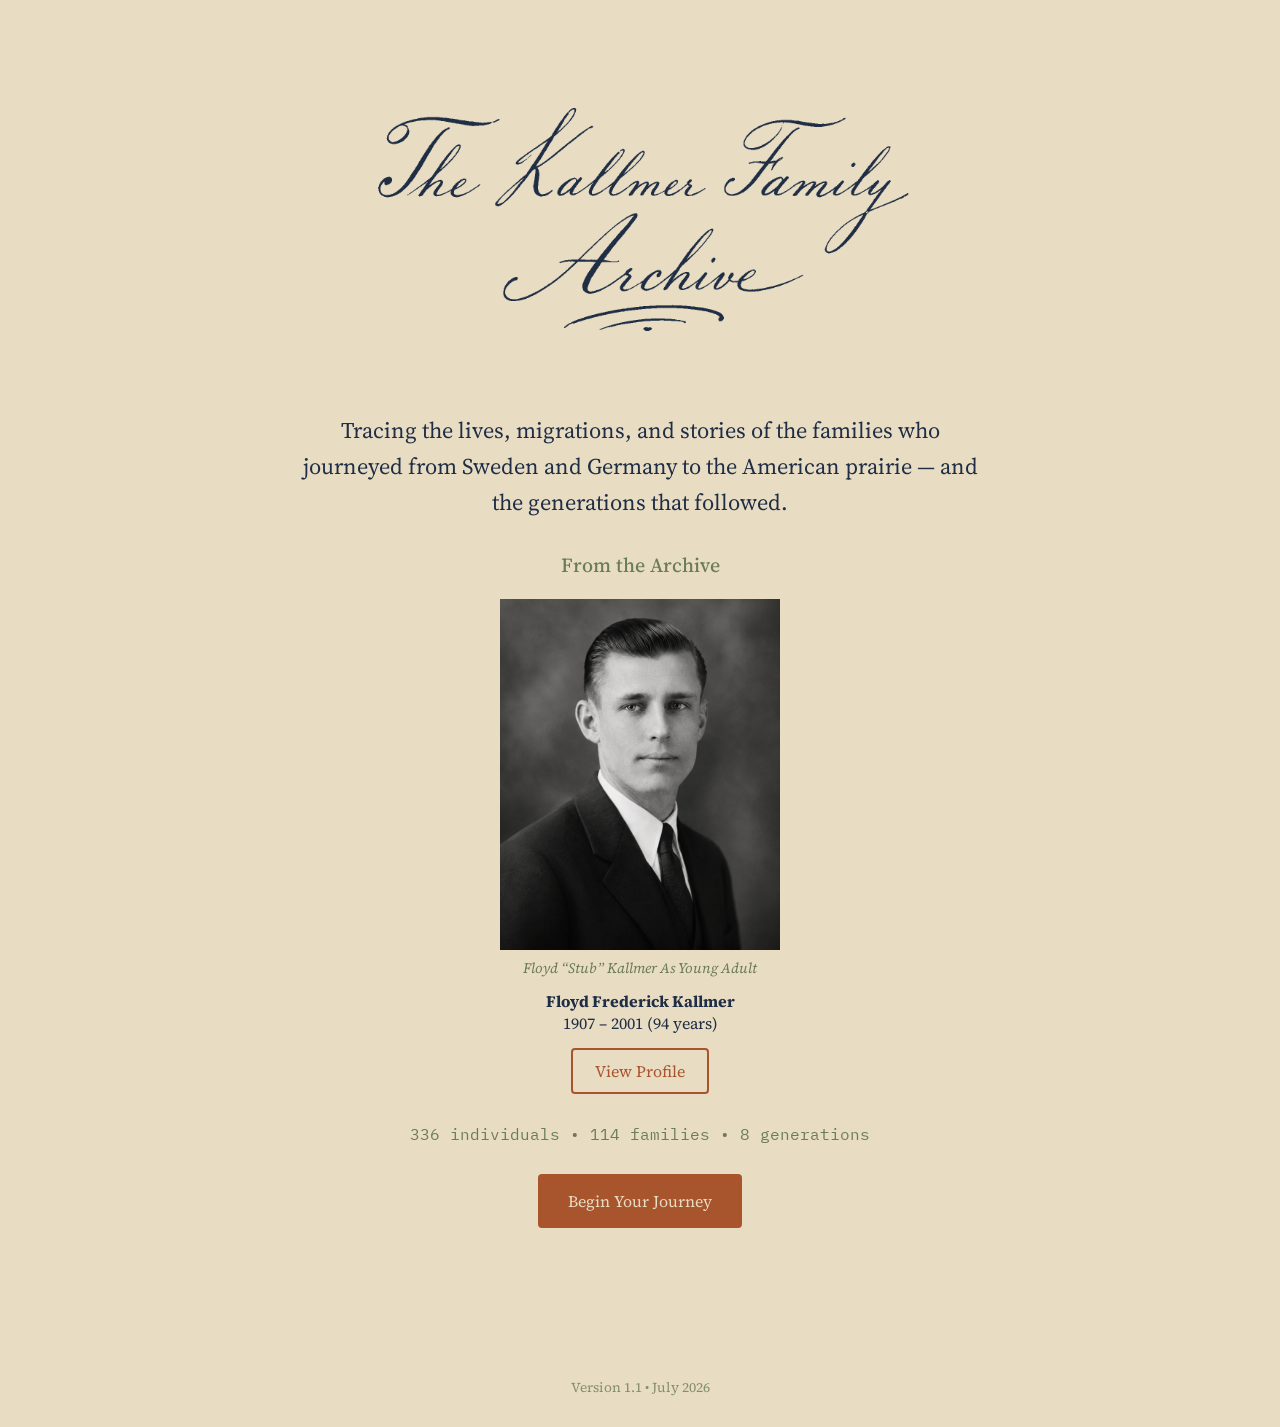
==== index.html @ d74c3e5f "Strengthen homepage action hierarchy" ====
<!DOCTYPE html>
<html lang="en">

<head>
    <meta charset="UTF-8">
    <meta name="viewport" content="width=device-width, initial-scale=1.0">
    <title>The Kallmer Family Archive</title>

    <link rel="preconnect" href="https://fonts.googleapis.com">
    <link rel="preconnect" href="https://fonts.gstatic.com" crossorigin>

    <link
        href="https://fonts.googleapis.com/css2?family=Fraunces:wght@400;600&family=IBM+Plex+Mono:wght@400&family=Source+Serif+4:wght@400;500&display=swap"
        rel="stylesheet">

    <style>
        :root {
            --ledger-ink: #1F2E45;
            --prairie-wheat: #E8DCC3;
            --homestead-clay: #A8552E;
            --prairie-sage: #6B7C5A;
            --brass: #B08D3F;
        }

        body {
            margin: 0;
            background: var(--prairie-wheat);
            color: var(--ledger-ink);
            font-family: "Source Serif 4", serif;
        }

        .hero {
            max-width: 900px;
            margin: 0 auto;
            padding: 30px 30px 70px;
            text-align: center;
        }

        h1 {
            font-family: "Fraunces", serif;
            font-size: 4rem;
            margin-bottom: 20px;
        }

        .tagline {
            font-size: 1.4rem;
            line-height: 1.6;
            max-width: 700px;
            margin: 0 auto 30px auto;
        }

        .stats {
            font-family: "IBM Plex Mono", monospace;
            margin-top: 15px;
            margin-bottom: 30px;
            color: var(--prairie-sage);
        }

        .button {
            display: inline-block;
            text-decoration: none;
            padding: 14px 28px;
            border: 2px solid var(--homestead-clay);
            background: var(--homestead-clay);
            color: var(--prairie-wheat);
            border-radius: 4px;
            transition: 0.2s;
        }

        .button:hover {
            background: transparent;
            color: var(--homestead-clay);
        }

        .featured-profile-button {
            display: inline-block;
            margin-top: 14px;
            padding: 10px 22px;
            border: 2px solid var(--homestead-clay);
            color: var(--homestead-clay);
            text-decoration: none;
            border-radius: 4px;
            transition: 0.2s;
        }

        .featured-profile-button:hover {
            background: var(--homestead-clay);
            color: white;
        }

        footer {
            margin-top: 100px;
            text-align: center;
            color: var(--prairie-sage);
            font-size: 0.9rem;
        }

        .archive-logo {
            max-width: 560px;
            width: 100%;
            margin: 0 auto 5px;
        }

        .featured-person-image {
            max-width: 280px;
            margin: 20px auto 12px;
        }

        .featured-person-image img {
            width: 100%;
            height: auto;
            display: block;
        }

        .featured-person {
            margin-bottom: 30px;
        }

        .featured-person h2 {
            font-size: 1.25rem;
            font-weight: 500;
            margin-bottom: 18px;
            color: var(--prairie-sage);
        }

        .featured-person-caption {
            margin-top: 8px;
            font-size: 0.9rem;
            font-style: italic;
            color: var(--prairie-sage);
        }

        @media (max-width: 700px) {
            .archive-logo {
                max-width: 95%;
            }
        }

        .site-footer {
            margin-top: 80px;
            margin-bottom: 30px;
            text-align: center;
            color: var(--prairie-sage);
            font-size: 0.85rem;
            opacity: 0.8;
        }
    </style>
</head>

<body>

    <div class="hero">

        <img src="images/kallmer-archive-logo.png" alt="The Kallmer Family Archive" class="archive-logo">

        <p class="tagline">
            Tracing the lives, migrations, and stories of the families who journeyed from Sweden and Germany to the
            American prairie — and the generations that followed.
        </p>

        <section class="featured-person" id="featured-person">
            <h2>From the Archive</h2>
            <div id="featured-person-image"></div>
            <div id="featured-person-content">
                Loading featured person...
            </div>
        </section>

        <div class="stats" id="archive-stats">
            Loading archive stats...
        </div>

        <a href="tree.html" class="button">
            Begin Your Journey
        </a>

    </div>

    <footer class="site-footer">
        Version 1.1 • July 2026
    </footer>



    <script src="js/archive-dates.js"></script>

    <script>
        const featuredPersonId = "I0013";

        fetch("public-data/family.json?v=" + Date.now())
            .then(response => response.json())
            .then(data => {
                const peopleCount = data.people.length;
                const familyCount = data.families.length;

                document.getElementById("archive-stats").textContent =
                    `${peopleCount} individuals • ${familyCount} families • 8 generations`;

                const featuredPerson = data.people.find(
                    person => person.id === featuredPersonId
                );

                if (featuredPerson) {
                    const archiveDates = new ArchiveDates();

                    const birthYear = archiveDates.extractYear(featuredPerson.birth);
                    const deathYear = archiveDates.extractYear(featuredPerson.death);

                    const age =
                        birthYear !== null && deathYear !== null
                            ? deathYear - birthYear
                            : null;

                    document.getElementById("featured-person-content").innerHTML =
                        `<strong>${featuredPerson.name}</strong><br>
                         ${birthYear}${deathYear ? " – " + deathYear : ""}${age ? " (" + age + " years)" : ""}<br>
                         <a class="featured-profile-button" href="tree.html?person=${featuredPerson.id}">View Profile</a>`;

                    fetch("photos/index.json?v=" + Date.now())
                        .then(response => response.json())
                        .then(photoFolders => {
                            const folder = photoFolders[featuredPerson.id];

                            if (!folder) {
                                return;
                            }

                            return fetch(`photos/${folder}/index.json?v=${Date.now()}`)
                                .then(response => response.json())
                                .then(photos => {
                                    const portrait =
                                        photos.find(photo => photo.file === "portrait.png") ||
                                        photos[0];

                                    if (!portrait) {
                                        return;
                                    }

                                    document.getElementById("featured-person-image").innerHTML =
                                        `<div class="featured-person-image">
                                             <img src="photos/${folder}/${portrait.file}"
                                                  alt="${portrait.alt || featuredPerson.name}">
                                             ${portrait.caption ? `<div class="featured-person-caption">${portrait.caption}</div>` : ""}
                                         </div>`;
                                });
                        })
                        .catch(() => {});
                }
            })
            .catch(() => {
                document.getElementById("archive-stats").textContent =
                    "Family archive in progress";
            });
    </script>

</body>

</html>
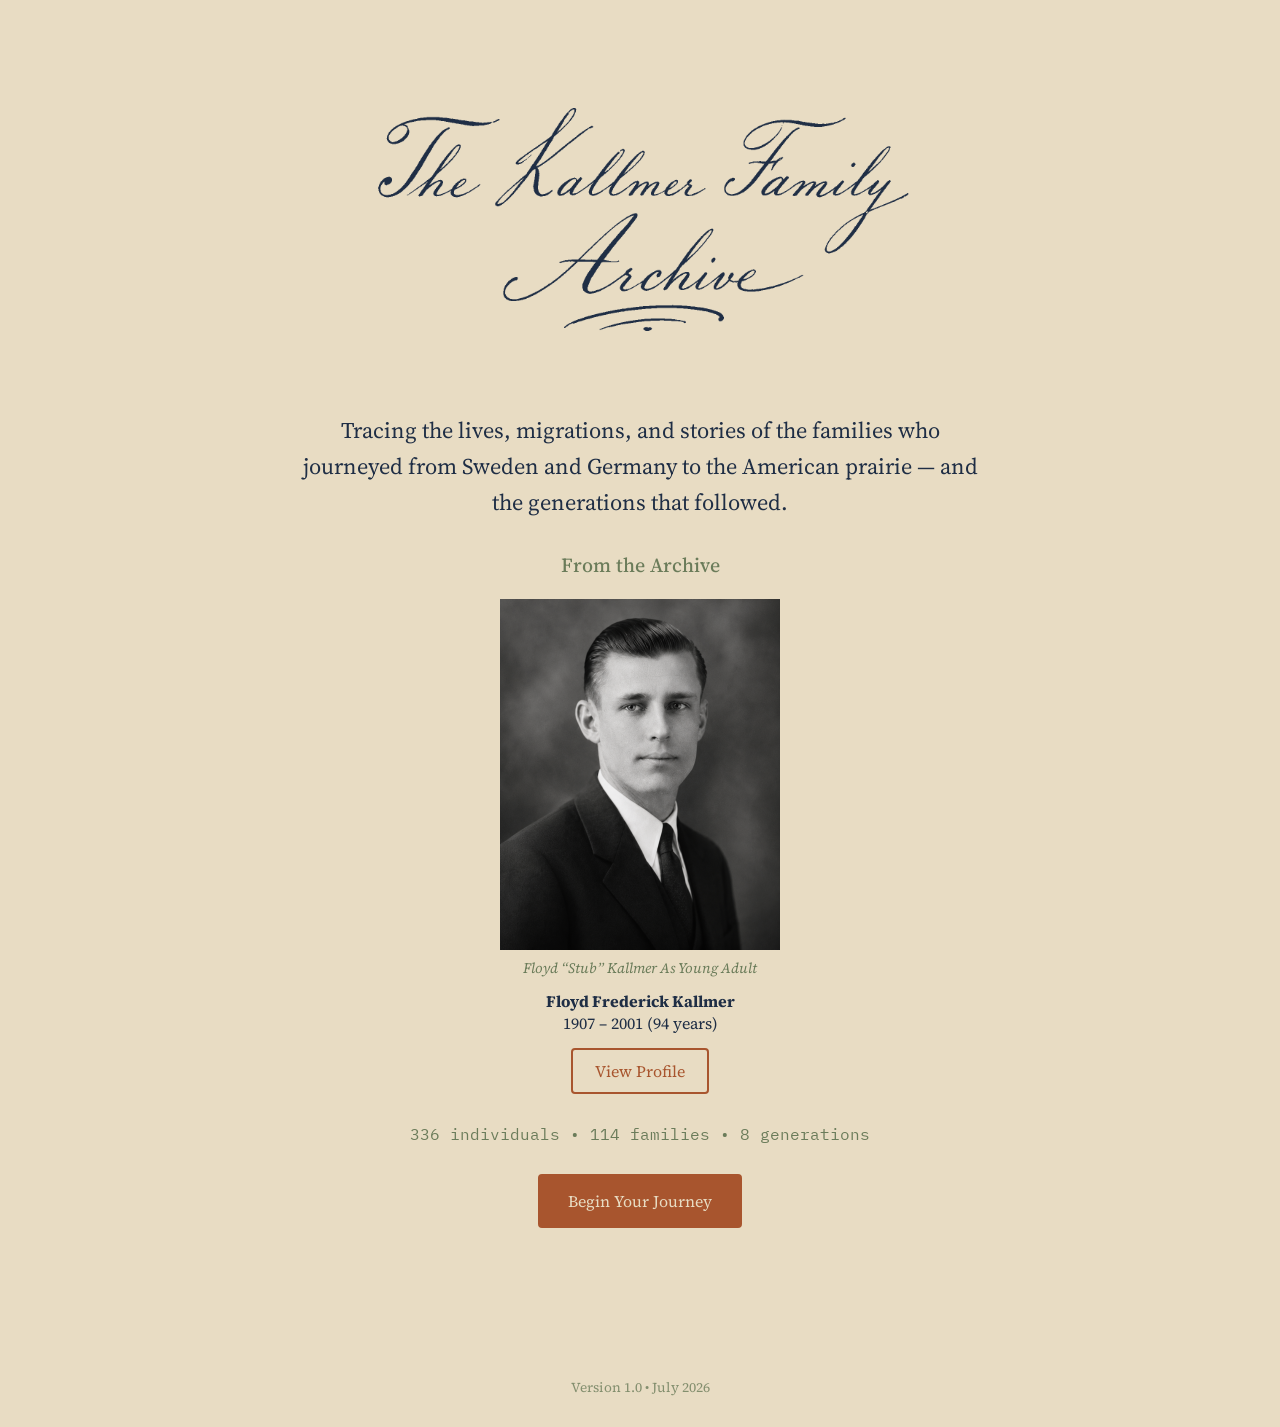
==== commit 83ae1dcc: "Prepare Version 1.0 release" ====
--- a/index.html
+++ b/index.html
@@ -5,6 +5,39 @@
     <meta charset="UTF-8">
     <meta name="viewport" content="width=device-width, initial-scale=1.0">
     <title>The Kallmer Family Archive</title>
+
+    <meta
+        name="description"
+        content="Explore the people, relationships, migrations, photographs, and stories preserved in the Kallmer Family Archive."
+    >
+
+    <meta property="og:title" content="The Kallmer Family Archive">
+    <meta
+        property="og:description"
+        content="Explore the people, relationships, migrations, photographs, and stories preserved in the Kallmer Family Archive."
+    >
+    <meta property="og:type" content="website">
+    <meta property="og:url" content="https://ticotexas.github.io/kallmer-family-tree/">
+    <meta property="og:image" content="https://ticotexas.github.io/kallmer-family-tree/images/kallmer-archive-logo.png">
+    <meta
+        property="og:image:alt"
+        content="The Kallmer Family Archive"
+    >
+
+    <meta name="twitter:card" content="summary_large_image">
+    <meta name="twitter:title" content="The Kallmer Family Archive">
+    <meta
+        name="twitter:description"
+        content="Explore the people, relationships, migrations, photographs, and stories preserved in the Kallmer Family Archive."
+    >
+    <meta name="twitter:image" content="https://ticotexas.github.io/kallmer-family-tree/images/kallmer-archive-logo.png">
+    <meta
+        name="twitter:image:alt"
+        content="The Kallmer Family Archive"
+    >
+
+    <link rel="icon" href="favicon.ico" sizes="any">
+    <link rel="icon" type="image/png" href="favicon.png">
 
     <link rel="preconnect" href="https://fonts.googleapis.com">
     <link rel="preconnect" href="https://fonts.gstatic.com" crossorigin>
@@ -34,6 +67,18 @@
             margin: 0 auto;
             padding: 30px 30px 70px;
             text-align: center;
+        }
+
+        .visually-hidden {
+            position: absolute;
+            width: 1px;
+            height: 1px;
+            padding: 0;
+            margin: -1px;
+            overflow: hidden;
+            clip: rect(0, 0, 0, 0);
+            white-space: nowrap;
+            border: 0;
         }
 
         h1 {
@@ -149,7 +194,9 @@
 
 <body>
 
-    <div class="hero">
+    <main class="hero">
+
+        <h1 class="visually-hidden">The Kallmer Family Archive</h1>
 
         <img src="images/kallmer-archive-logo.png" alt="The Kallmer Family Archive" class="archive-logo">
 
@@ -174,10 +221,10 @@
             Begin Your Journey
         </a>
 
-    </div>
+    </main>
 
     <footer class="site-footer">
-        Version 1.1 • July 2026
+        Version 1.0 • July 2026
     </footer>
 
 
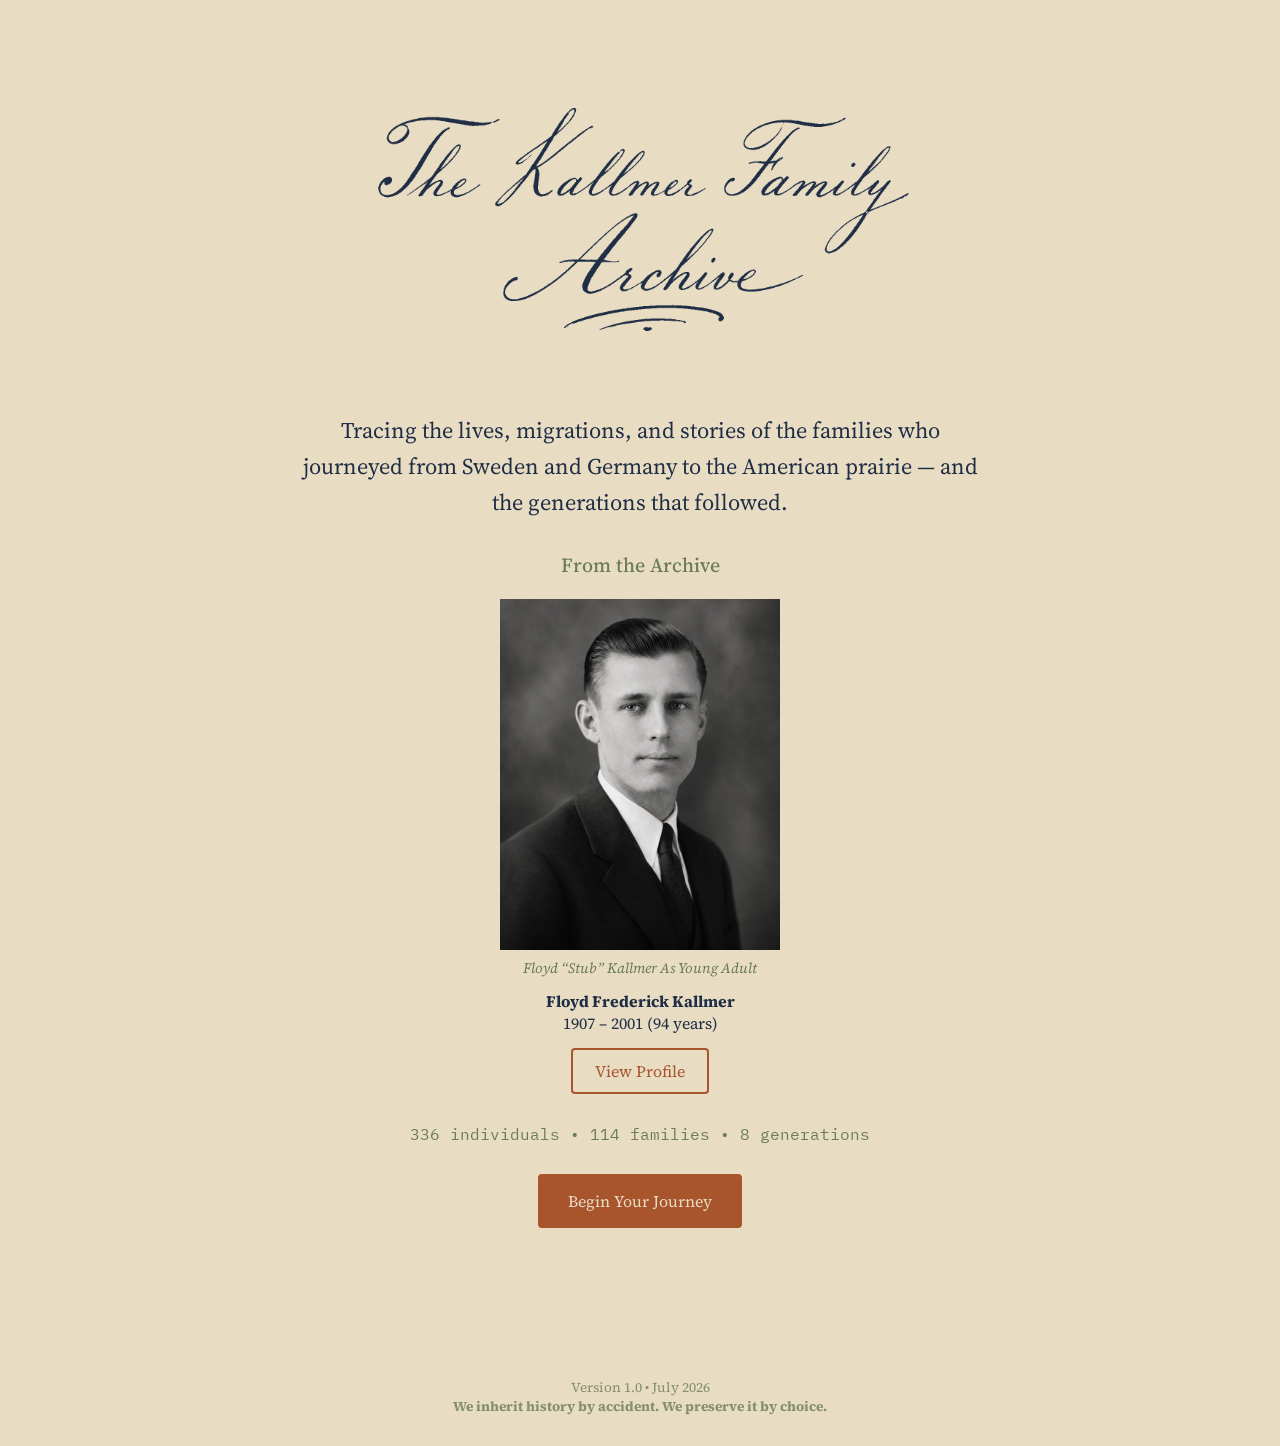
==== commit 164bc8b0: "Add archival motto to site footer" ====
--- a/index.html
+++ b/index.html
@@ -224,7 +224,8 @@
     </main>
 
     <footer class="site-footer">
-        Version 1.0 • July 2026
+        <div>Version 1.0 • July 2026</div>
+        <div><strong>We inherit history by accident. We preserve it by choice.</strong></div>
     </footer>
 
 
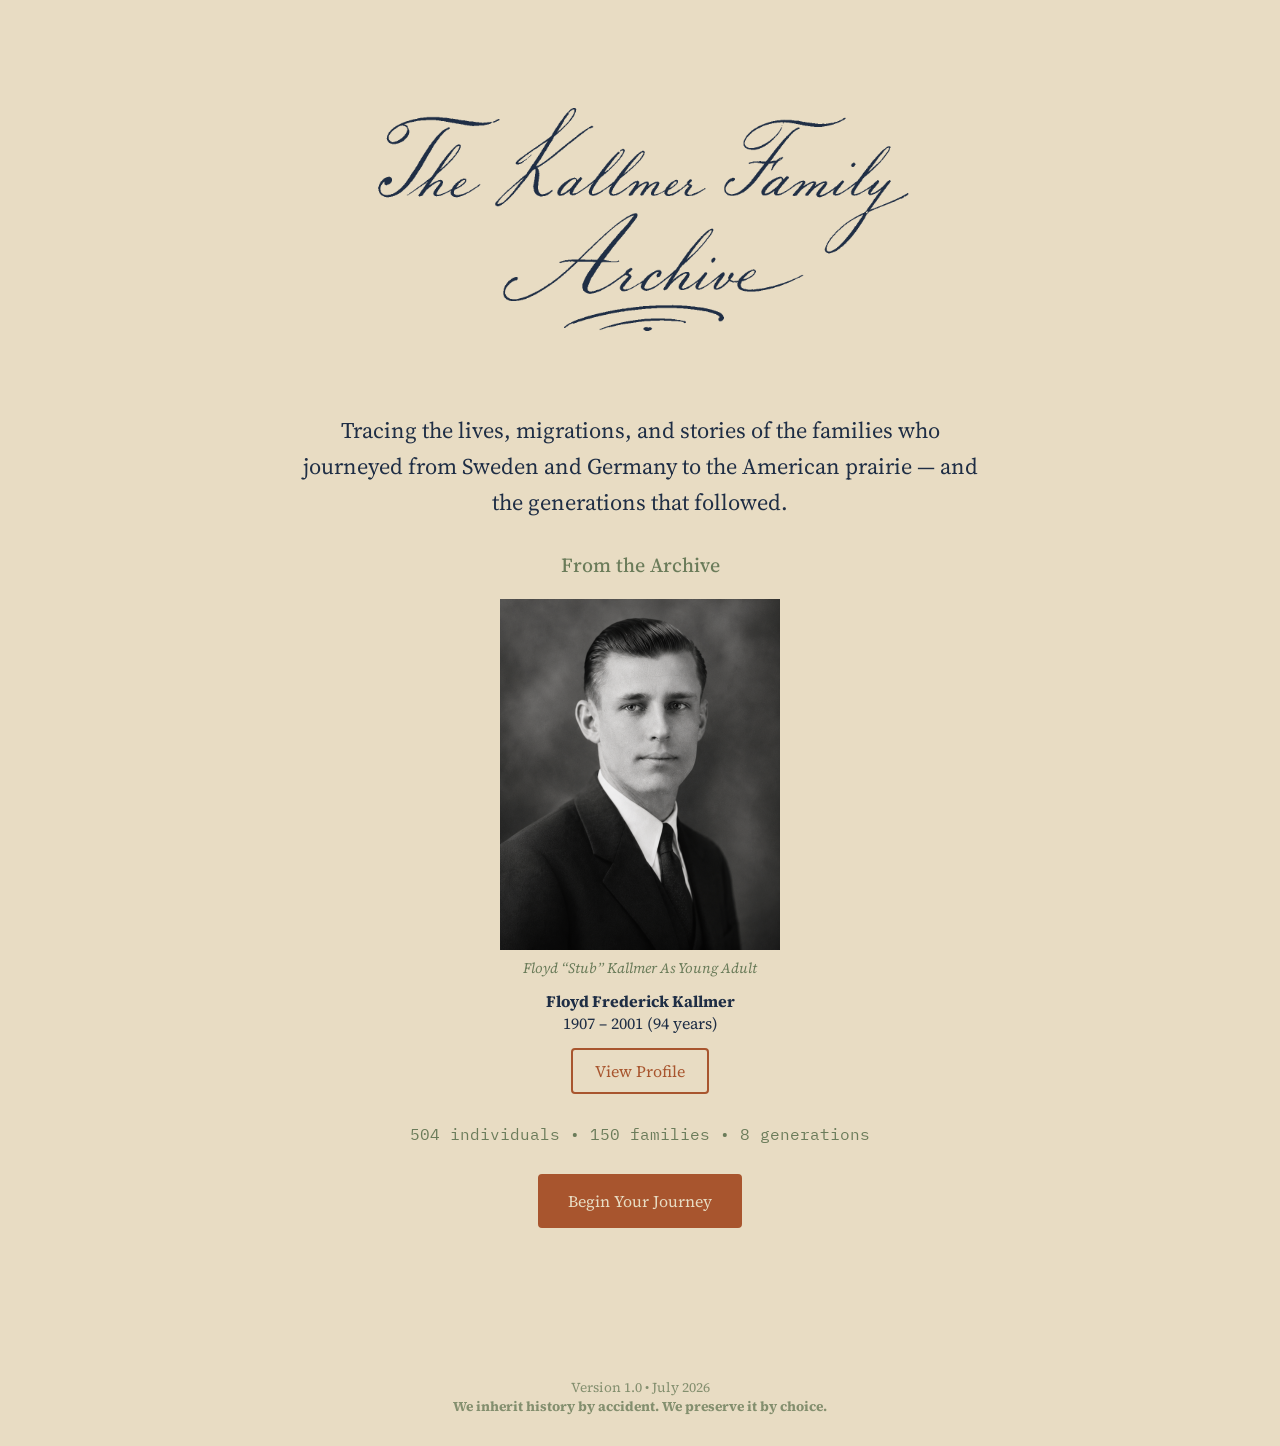
==== commit 622a74bd: "Centralize shared design tokens" ====
--- a/index.html
+++ b/index.html
@@ -46,15 +46,9 @@
         href="https://fonts.googleapis.com/css2?family=Fraunces:wght@400;600&family=IBM+Plex+Mono:wght@400&family=Source+Serif+4:wght@400;500&display=swap"
         rel="stylesheet">
 
+    <link rel="stylesheet" href="css/tokens.css">
+
     <style>
-        :root {
-            --ledger-ink: #1F2E45;
-            --prairie-wheat: #E8DCC3;
-            --homestead-clay: #A8552E;
-            --prairie-sage: #6B7C5A;
-            --brass: #B08D3F;
-        }
-
         body {
             margin: 0;
             background: var(--prairie-wheat);
--- a/css/tokens.css
+++ b/css/tokens.css
@@ -0,0 +1,13 @@
+/*
+ * Kallmer Family Archive
+ * Shared visual design tokens.
+ */
+
+:root {
+  --ledger-ink: #1f2e45;
+  --prairie-wheat: #e8dcc3;
+  --homestead-clay: #a8552e;
+  --prairie-sage: #6b7c5a;
+  --brass: #b08d3f;
+  --paper: #fffaf0;
+}
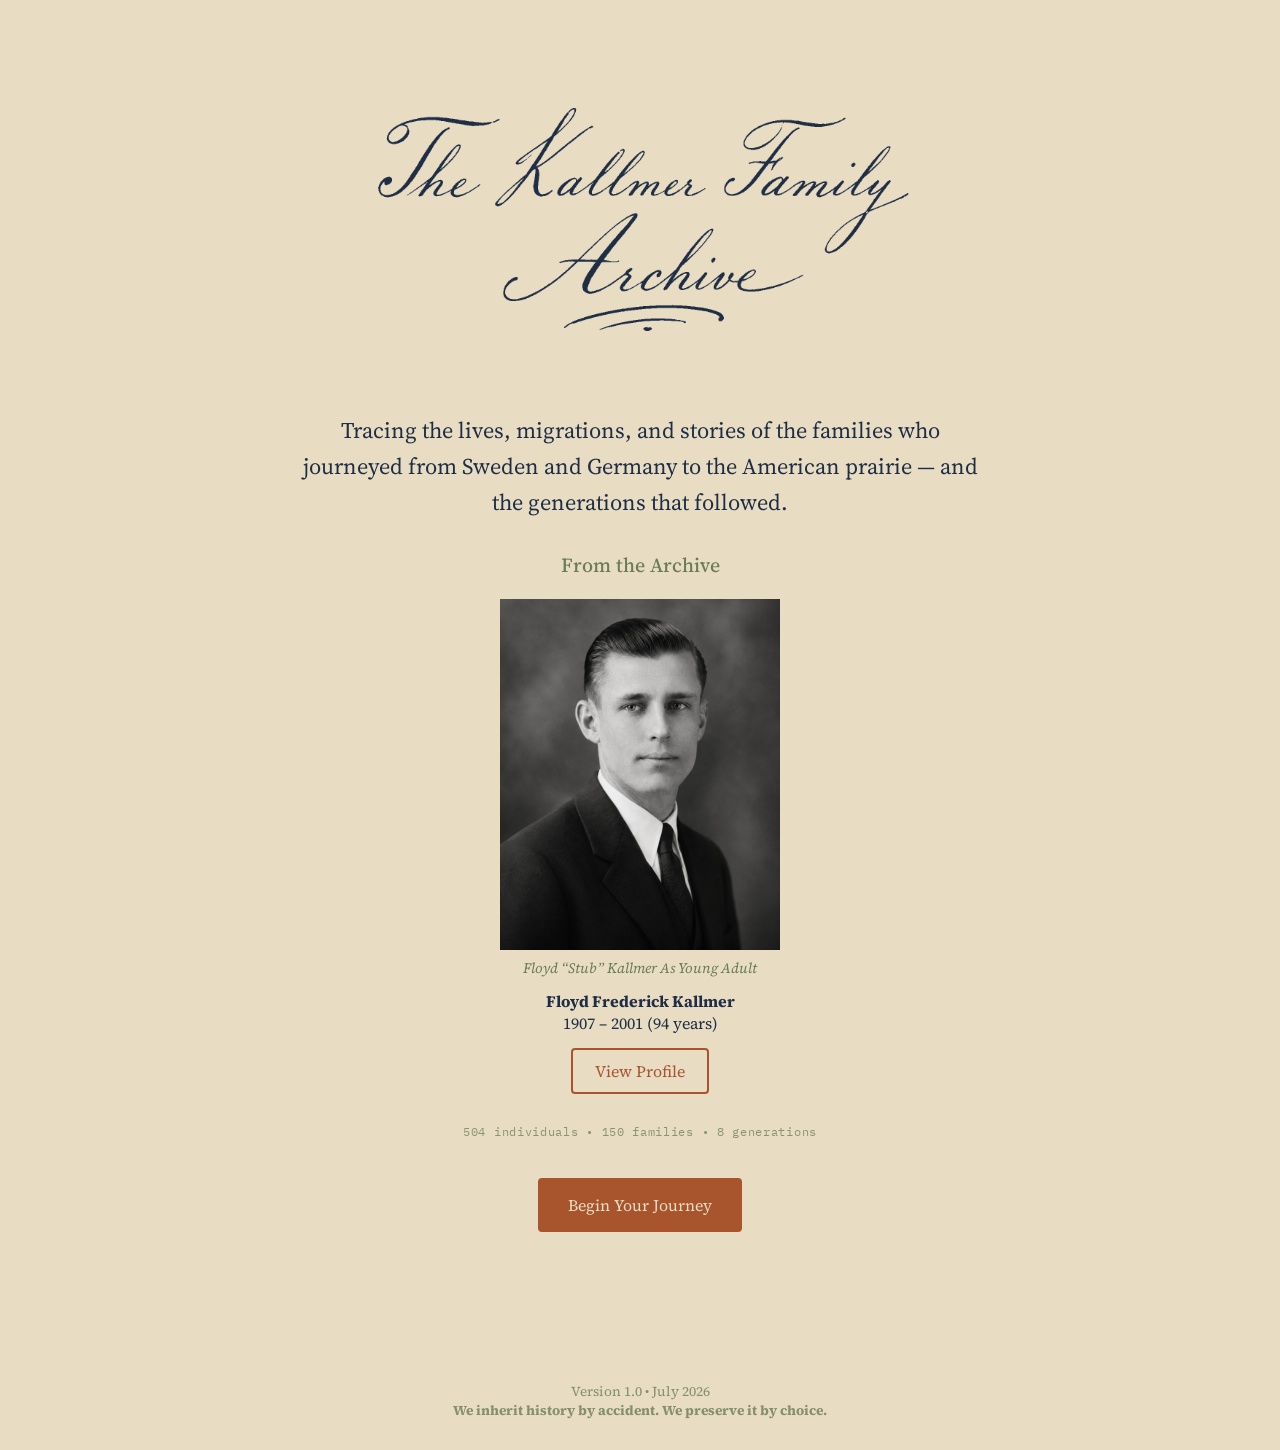
==== commit f323c6b7: "Refine homepage loading state" ====
--- a/index.html
+++ b/index.html
@@ -145,6 +145,50 @@
             margin: 20px auto 12px;
         }
 
+        .featured-exhibit-placeholder {
+            width: 180px;
+            height: 235px;
+            margin: 20px auto 14px;
+            display: flex;
+            align-items: center;
+            justify-content: center;
+            border: 1px solid rgba(176, 141, 63, 0.38);
+            border-radius: 6px;
+            background:
+                linear-gradient(
+                    135deg,
+                    rgba(255, 250, 240, 0.34),
+                    rgba(31, 46, 69, 0.035)
+                );
+            box-shadow:
+                inset 0 0 0 6px rgba(255, 250, 240, 0.18),
+                inset 0 0 0 25px rgba(255, 255, 255, 0.055);
+        }
+
+        .featured-exhibit-placeholder-label {
+            color: rgba(107, 124, 90, 0.2);
+            font-family: "IBM Plex Mono", monospace;
+            font-size: 0.58rem;
+            line-height: 1.55;
+            letter-spacing: 0.16em;
+            text-align: center;
+            text-transform: uppercase;
+        }
+
+        .archive-loading-label {
+            color: var(--prairie-sage);
+            font-family: "IBM Plex Mono", monospace;
+            font-size: 0.82rem;
+            letter-spacing: 0.06em;
+        }
+
+        .archive-stats-loading {
+            min-height: 2.1em;
+            margin-top: 0.75rem;
+            font-size: 0.72rem;
+            opacity: 0.75;
+        }
+
         .featured-person-image img {
             width: 100%;
             height: auto;
@@ -201,14 +245,33 @@
 
         <section class="featured-person" id="featured-person">
             <h2>From the Archive</h2>
-            <div id="featured-person-image"></div>
-            <div id="featured-person-content">
-                Loading featured person...
+            <div id="featured-person-image">
+                <div
+                    class="featured-exhibit-placeholder"
+                    aria-hidden="true"
+                >
+                    <span class="featured-exhibit-placeholder-label">
+                        Featured<br>Exhibit
+                    </span>
+                </div>
+            </div>
+            <div
+                id="featured-person-content"
+                class="archive-loading-label"
+                role="status"
+                aria-live="polite"
+            >
+                Preparing Featured Exhibit
             </div>
         </section>
 
-        <div class="stats" id="archive-stats">
-            Loading archive stats...
+        <div
+            class="stats archive-loading-label archive-stats-loading"
+            id="archive-stats"
+            role="status"
+            aria-live="polite"
+        >
+            Retrieving archival records…
         </div>
 
         <a href="tree.html" class="button">
@@ -244,6 +307,15 @@
 
                 if (featuredPerson) {
                     const archiveDates = new ArchiveDates();
+                    const featuredPersonImage =
+                        document.getElementById("featured-person-image");
+                    const featuredPersonContent =
+                        document.getElementById("featured-person-content");
+
+                    featuredPersonImage.innerHTML = "";
+                    featuredPersonContent.classList.remove(
+                        "archive-loading-label"
+                    );
 
                     const birthYear = archiveDates.extractYear(featuredPerson.birth);
                     const deathYear = archiveDates.extractYear(featuredPerson.death);
@@ -253,7 +325,7 @@
                             ? deathYear - birthYear
                             : null;
 
-                    document.getElementById("featured-person-content").innerHTML =
+                    featuredPersonContent.innerHTML =
                         `<strong>${featuredPerson.name}</strong><br>
                          ${birthYear}${deathYear ? " – " + deathYear : ""}${age ? " (" + age + " years)" : ""}<br>
                          <a class="featured-profile-button" href="tree.html?person=${featuredPerson.id}">View Profile</a>`;
